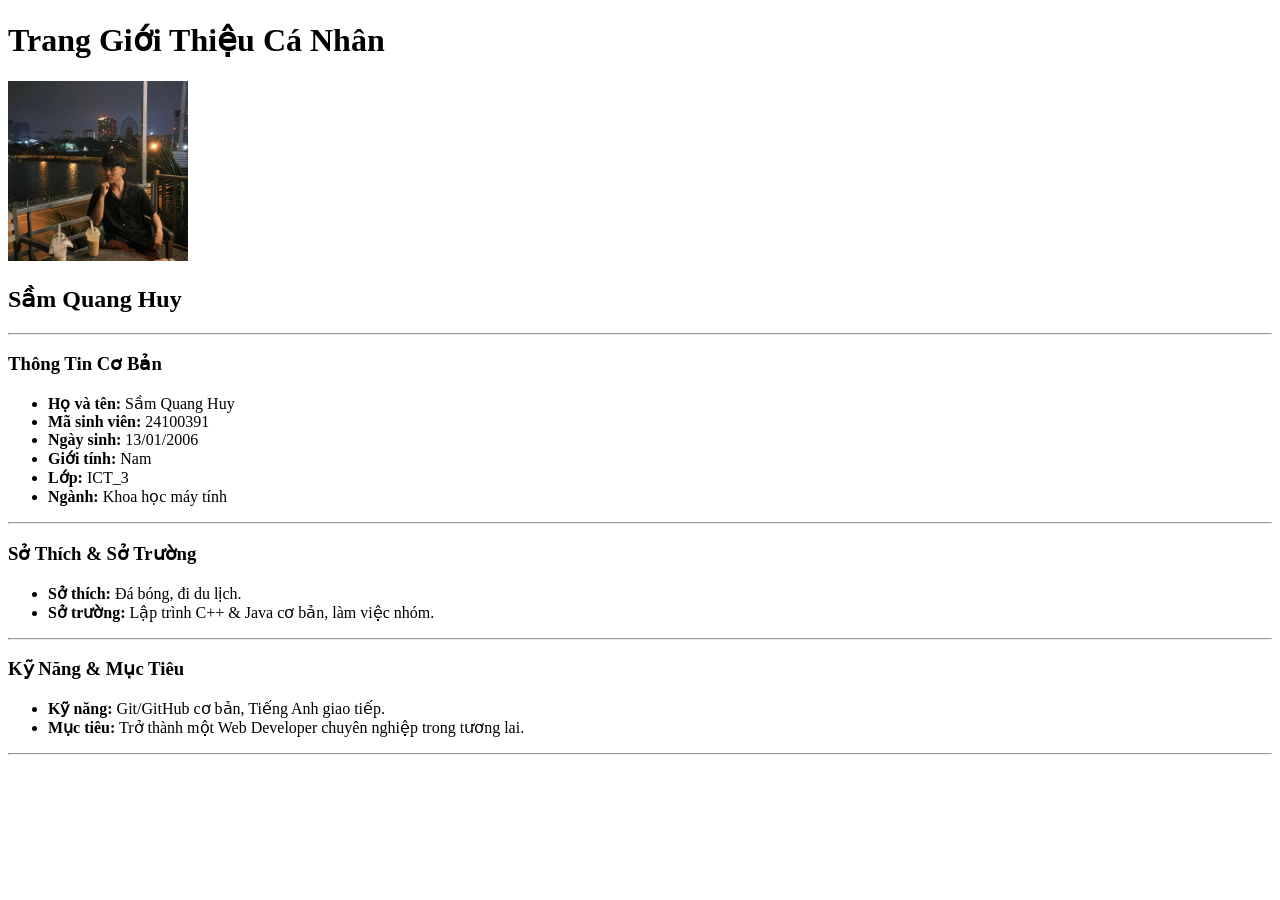
==== tasks/Huy_Sam_Quang/index.html @ 7c67d239 "Cap nhat ten thu muc + hoan thanh bai tap tuan 1+2 html" ====
<!DOCTYPE html>
<html lang="vi">
<head>
    <meta charset="UTF-8">
    <meta name="viewport" content="width=device-width, initial-scale=1.0">
    <title>Trang Giới Thiệu Cá Nhân - Sầm Quang Huy</title>
</head>
<body>

    <!-- THÔNG TIN CHÍNH -->
    <header>
        <h1>Trang Giới Thiệu Cá Nhân</h1>
        
        <!-- Hình ảnh đại diện (Đổi tên file 'avatar.jpg' đúng với file ảnh trong thư mục images) -->
        <img src="images/huysq.jpg" alt="Ảnh đại diện của Sầm Quang Huy" width="180">

        <h2>Sầm Quang Huy</h2>
    </header>

    <hr>

    <!-- THÔNG TIN CƠ BẢN -->
    <section>
        <h3>Thông Tin Cơ Bản</h3>
        <ul>
            <li><strong>Họ và tên:</strong> Sầm Quang Huy</li>
            <li><strong>Mã sinh viên:</strong> 24100391</li>
            <li><strong>Ngày sinh:</strong> 13/01/2006</li>
            <li><strong>Giới tính:</strong> Nam</li>
            <li><strong>Lớp:</strong> ICT_3</li>
            <li><strong>Ngành:</strong> Khoa học máy tính</li>
        </ul>
    </section>

    <hr>

    <!-- ĐẶC ĐIỂM CÁ NHÂN -->
    <section>
        <h3>Sở Thích & Sở Trường</h3>
        <ul>
            <li><strong>Sở thích:</strong> Đá bóng, đi du lịch.</li>
            <li><strong>Sở trường:</strong> Lập trình C++ & Java cơ bản, làm việc nhóm.</li>
        </ul>
    </section>

    <hr>

    <!-- BỔ SUNG KHUYẾN KHÍCH -->
    <section>
        <h3>Kỹ Năng & Mục Tiêu</h3>
        <ul>
            <li><strong>Kỹ năng:</strong> Git/GitHub cơ bản, Tiếng Anh giao tiếp.</li>
            <li><strong>Mục tiêu:</strong> Trở thành một Web Developer chuyên nghiệp trong tương lai.</li>
        </ul>
    </section>

    <hr>
</body>
</html>
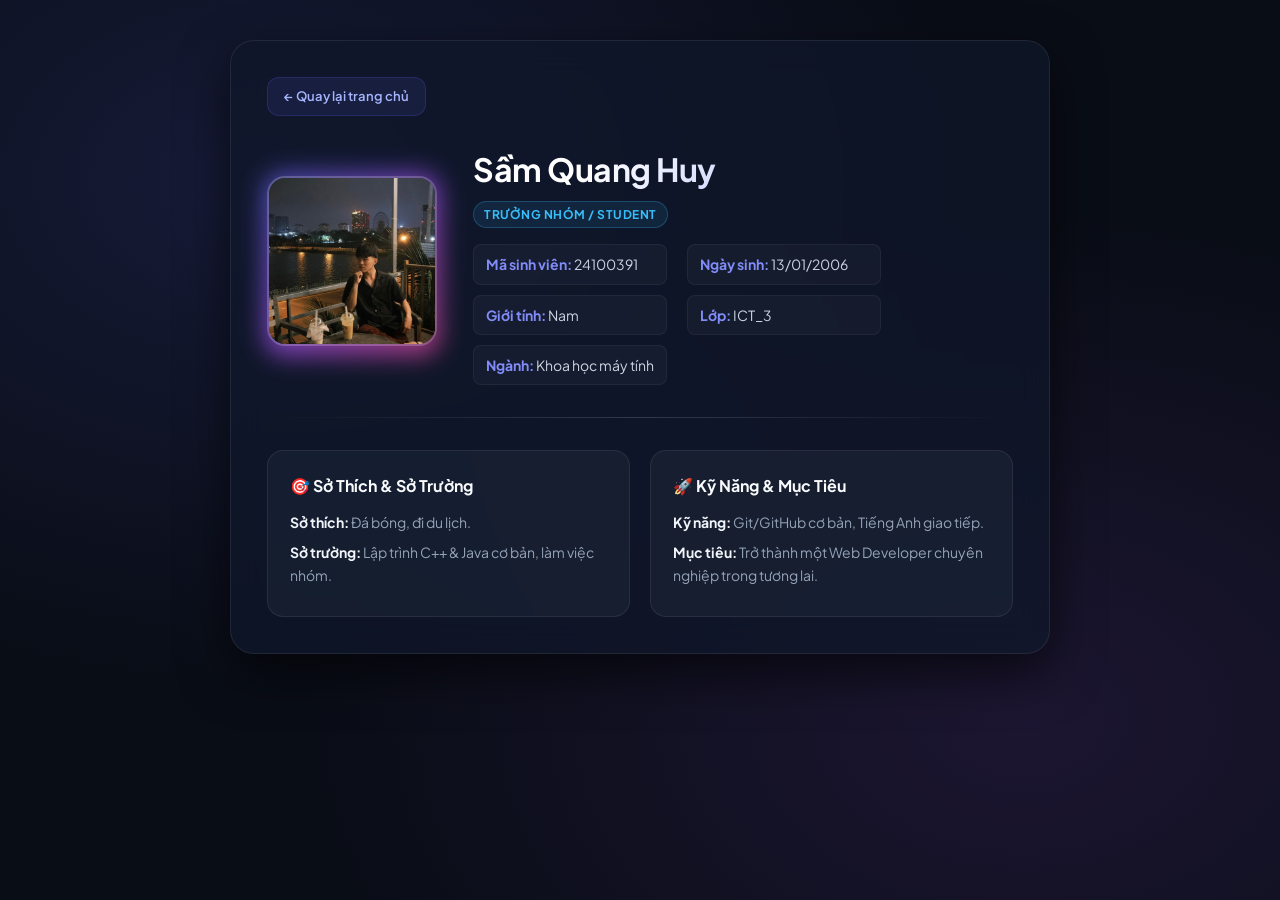
==== commit c6851e5a: "Cap nhat giao dien va to-do list" ====
--- a/tasks/Huy_Sam_Quang/index.html
+++ b/tasks/Huy_Sam_Quang/index.html
@@ -3,57 +3,57 @@
 <head>
     <meta charset="UTF-8">
     <meta name="viewport" content="width=device-width, initial-scale=1.0">
-    <title>Trang Giới Thiệu Cá Nhân - Sầm Quang Huy</title>
+    <title>Sầm Quang Huy - Trang Cá Nhân</title>
+    <link href="https://fonts.googleapis.com/css2?family=Inter:wght@400;500;600;700&display=swap" rel="stylesheet">
+    <link rel="stylesheet" href="style.css">
 </head>
 <body>
 
-    <!-- THÔNG TIN CHÍNH -->
-    <header>
-        <h1>Trang Giới Thiệu Cá Nhân</h1>
-        
-        <!-- Hình ảnh đại diện (Đổi tên file 'avatar.jpg' đúng với file ảnh trong thư mục images) -->
-        <img src="images/huysq.jpg" alt="Ảnh đại diện của Sầm Quang Huy" width="180">
+    <div class="profile-container">
+        <!-- Nút quay lại trang chủ -->
+        <a href="../../index.html" class="back-btn">← Quay lại trang chủ</a>
 
-        <h2>Sầm Quang Huy</h2>
-    </header>
+        <!-- Khối Profile chính: Ảnh trái - Thông tin phải -->
+        <div class="profile-header">
+            <div class="avatar-box">
+                <img src="images/huysq.jpg" alt="Sầm Quang Huy" class="profile-avatar">
+            </div>
+            
+            <div class="header-info">
+                <h1 class="user-name">Sầm Quang Huy</h1>
+                <p class="user-role">Trưởng nhóm / Student</p>
+                
+                <ul class="info-list">
+                    <li><strong>Mã sinh viên:</strong> 24100391</li>
+                    <li><strong>Ngày sinh:</strong> 13/01/2006</li>
+                    <li><strong>Giới tính:</strong> Nam</li>
+                    <li><strong>Lớp:</strong> ICT_3</li>
+                    <li><strong>Ngành:</strong> Khoa học máy tính</li>
+                </ul>
+            </div>
+        </div>
 
-    <hr>
+        <hr class="divider">
 
-    <!-- THÔNG TIN CƠ BẢN -->
-    <section>
-        <h3>Thông Tin Cơ Bản</h3>
-        <ul>
-            <li><strong>Họ và tên:</strong> Sầm Quang Huy</li>
-            <li><strong>Mã sinh viên:</strong> 24100391</li>
-            <li><strong>Ngày sinh:</strong> 13/01/2006</li>
-            <li><strong>Giới tính:</strong> Nam</li>
-            <li><strong>Lớp:</strong> ICT_3</li>
-            <li><strong>Ngành:</strong> Khoa học máy tính</li>
-        </ul>
-    </section>
+        <!-- Các khối thông tin phụ bên dưới -->
+        <div class="details-grid">
+            <div class="info-card">
+                <h3>🎯 Sở Thích & Sở Trường</h3>
+                <ul>
+                    <li><strong>Sở thích:</strong> Đá bóng, đi du lịch.</li>
+                    <li><strong>Sở trường:</strong> Lập trình C++ & Java cơ bản, làm việc nhóm.</li>
+                </ul>
+            </div>
 
-    <hr>
+            <div class="info-card">
+                <h3>🚀 Kỹ Năng & Mục Tiêu</h3>
+                <ul>
+                    <li><strong>Kỹ năng:</strong> Git/GitHub cơ bản, Tiếng Anh giao tiếp.</li>
+                    <li><strong>Mục tiêu:</strong> Trở thành một Web Developer chuyên nghiệp trong tương lai.</li>
+                </ul>
+            </div>
+        </div>
+    </div>
 
-    <!-- ĐẶC ĐIỂM CÁ NHÂN -->
-    <section>
-        <h3>Sở Thích & Sở Trường</h3>
-        <ul>
-            <li><strong>Sở thích:</strong> Đá bóng, đi du lịch.</li>
-            <li><strong>Sở trường:</strong> Lập trình C++ & Java cơ bản, làm việc nhóm.</li>
-        </ul>
-    </section>
-
-    <hr>
-
-    <!-- BỔ SUNG KHUYẾN KHÍCH -->
-    <section>
-        <h3>Kỹ Năng & Mục Tiêu</h3>
-        <ul>
-            <li><strong>Kỹ năng:</strong> Git/GitHub cơ bản, Tiếng Anh giao tiếp.</li>
-            <li><strong>Mục tiêu:</strong> Trở thành một Web Developer chuyên nghiệp trong tương lai.</li>
-        </ul>
-    </section>
-
-    <hr>
 </body>
 </html>
--- a/tasks/Huy_Sam_Quang/style.css
+++ b/tasks/Huy_Sam_Quang/style.css
@@ -0,0 +1,196 @@
+@import url('https://fonts.googleapis.com/css2?family=Plus+Jakarta+Sans:wght@400;500;600;700&display=swap');
+
+* {
+    box-sizing: border-box;
+    margin: 0;
+    padding: 0;
+    font-family: 'Plus Jakarta Sans', sans-serif;
+}
+
+body {
+    background-color: #090d16; /* Nền tối sâu */
+    background-image: 
+        radial-gradient(at 20% 20%, rgba(99, 102, 241, 0.15) 0px, transparent 50%),
+        radial-gradient(at 80% 80%, rgba(168, 85, 247, 0.12) 0px, transparent 50%);
+    color: #f1f5f9;
+    padding: 40px 20px;
+    line-height: 1.6;
+    min-height: 100vh;
+}
+
+.profile-container {
+    max-width: 820px;
+    margin: 0 auto;
+    background: rgba(15, 23, 42, 0.75);
+    backdrop-filter: blur(16px);
+    -webkit-backdrop-filter: blur(16px);
+    padding: 36px;
+    border-radius: 24px;
+    box-shadow: 0 20px 50px rgba(0, 0, 0, 0.6);
+    border: 1px solid rgba(255, 255, 255, 0.08);
+}
+
+/* Nút quay lại kiểu Glassmorphism */
+.back-btn {
+    display: inline-flex;
+    align-items: center;
+    gap: 8px;
+    color: #a5b4fc;
+    background: rgba(99, 102, 241, 0.1);
+    border: 1px solid rgba(99, 102, 241, 0.2);
+    padding: 8px 16px;
+    border-radius: 12px;
+    text-decoration: none;
+    font-weight: 600;
+    font-size: 13px;
+    margin-bottom: 28px;
+    transition: all 0.3s ease;
+}
+
+.back-btn:hover {
+    background: rgba(99, 102, 241, 0.25);
+    color: #ffffff;
+    transform: translateX(-4px);
+    box-shadow: 0 0 15px rgba(99, 102, 241, 0.3);
+}
+
+/* Header Profile */
+.profile-header {
+    display: flex;
+    align-items: center;
+    gap: 36px;
+}
+
+/* Khung ảnh có hiệu ứng Glow Neon */
+.avatar-box {
+    position: relative;
+    flex-shrink: 0;
+}
+
+.avatar-box::before {
+    content: '';
+    position: absolute;
+    inset: -3px;
+    background: linear-gradient(135deg, #6366f1, #a855f7, #ec4899);
+    border-radius: 20px;
+    filter: blur(12px);
+    opacity: 0.7;
+    transition: opacity 0.3s ease;
+}
+
+.avatar-box:hover::before {
+    opacity: 1;
+}
+
+.profile-avatar {
+    position: relative;
+    width: 170px;
+    height: 170px;
+    object-fit: cover;
+    border-radius: 18px;
+    border: 2px solid rgba(255, 255, 255, 0.2);
+}
+
+/* Chữ Gradient & Badge */
+.user-name {
+    font-size: 32px;
+    font-weight: 700;
+    background: linear-gradient(135deg, #ffffff 30%, #a5b4fc 100%);
+    -webkit-background-clip: text;
+    -webkit-text-fill-color: transparent;
+    letter-spacing: -0.5px;
+}
+
+.user-role {
+    display: inline-block;
+    font-size: 12px;
+    font-weight: 700;
+    color: #38bdf8;
+    background: rgba(56, 189, 248, 0.1);
+    border: 1px solid rgba(56, 189, 248, 0.25);
+    padding: 3px 10px;
+    border-radius: 20px;
+    margin: 6px 0 16px 0;
+    text-transform: uppercase;
+    letter-spacing: 0.5px;
+}
+
+.info-list {
+    list-style: none;
+    display: grid;
+    grid-template-columns: repeat(2, 1fr);
+    gap: 10px 20px;
+    font-size: 14px;
+    color: #cbd5e1;
+}
+
+.info-list li {
+    background: rgba(255, 255, 255, 0.03);
+    padding: 8px 12px;
+    border-radius: 8px;
+    border: 1px solid rgba(255, 255, 255, 0.05);
+}
+
+.info-list strong {
+    color: #818cf8;
+}
+
+.divider {
+    border: none;
+    height: 1px;
+    background: linear-gradient(90deg, transparent, rgba(255, 255, 255, 0.15), transparent);
+    margin: 32px 0;
+}
+
+/* Thẻ bài viết/kỹ năng tương tác 3D nhẹ */
+.details-grid {
+    display: grid;
+    grid-template-columns: repeat(2, 1fr);
+    gap: 20px;
+}
+
+.info-card {
+    background: rgba(30, 41, 59, 0.5);
+    border: 1px solid rgba(255, 255, 255, 0.08);
+    padding: 22px;
+    border-radius: 16px;
+    transition: all 0.3s cubic-bezier(0.4, 0, 0.2, 1);
+}
+
+.info-card:hover {
+    transform: translateY(-6px);
+    border-color: rgba(99, 102, 241, 0.4);
+    box-shadow: 0 12px 30px rgba(0, 0, 0, 0.4), 0 0 20px rgba(99, 102, 241, 0.15);
+    background: rgba(30, 41, 59, 0.8);
+}
+
+.info-card h3 {
+    font-size: 16px;
+    color: #f8fafc;
+    margin-bottom: 12px;
+}
+
+.info-card ul {
+    list-style: none;
+    font-size: 14px;
+    color: #94a3b8;
+}
+
+.info-card li {
+    margin-bottom: 8px;
+}
+
+.info-card strong {
+    color: #f1f5f9;
+}
+
+@media (max-width: 640px) {
+    .profile-header {
+        flex-direction: column;
+        text-align: center;
+    }
+
+    .info-list, .details-grid {
+        grid-template-columns: 1fr;
+    }
+}
